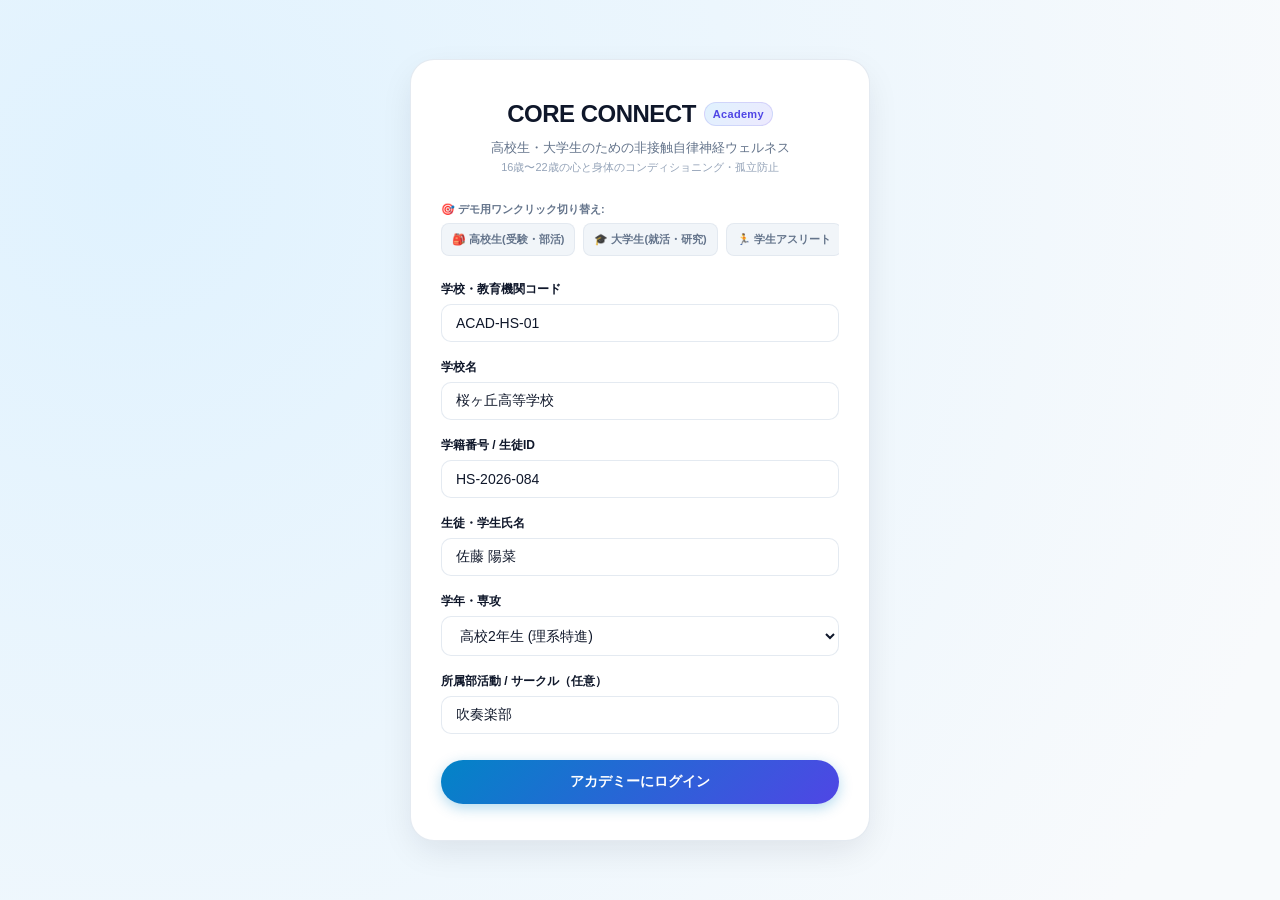
==== index.html @ 36966a40 "Add files via upload" ====
<!DOCTYPE html>
<html lang="ja">
<head>
    <meta charset="UTF-8">
    <meta name="viewport" content="width=device-width, initial-scale=1.0, user-scalable=no, viewport-fit=cover">
    <title>CORE CONNECT Academy - ユース自律神経ウェルネス & セルフケア</title>
    <!-- Link to the standard design system -->
    <link rel="stylesheet" href="portal.css">
    <style>
        /* Additional SaaS / Academy Specific Styles */
        .login-container {
            min-height: 100vh;
            display: flex;
            align-items: center;
            justify-content: center;
            padding: 24px 16px;
            background: radial-gradient(circle at 10% 20%, #e0f2fe 0%, #f8fafc 90%);
        }

        .login-card {
            width: 100%;
            max-width: 460px;
            background: #ffffff;
            border: 1px solid var(--border-color);
            box-shadow: 0 12px 35px -5px rgba(15, 23, 42, 0.1);
            border-radius: 24px;
            padding: 36px 30px;
            transition: all 0.2s ease;
        }

        .login-logo {
            text-align: center;
            font-size: 24px;
            font-weight: 800;
            letter-spacing: -0.5px;
            color: var(--text-primary);
            display: flex;
            align-items: center;
            justify-content: center;
            gap: 8px;
            margin-bottom: 6px;
        }

        .login-subtitle {
            text-align: center;
            font-size: 13px;
            color: var(--text-secondary);
            margin-bottom: 24px;
            line-height: 1.5;
        }

        .preset-buttons {
            display: flex;
            gap: 8px;
            margin-bottom: 20px;
            overflow-x: auto;
            padding-bottom: 4px;
        }

        .preset-btn {
            flex: 1;
            padding: 8px 10px;
            background: #f1f5f9;
            border: 1px solid var(--border-color);
            border-radius: 8px;
            font-size: 11px;
            font-weight: 600;
            color: var(--text-secondary);
            cursor: pointer;
            text-align: center;
            transition: all 0.15s ease;
            white-space: nowrap;
        }

        .preset-btn:hover {
            background: #e2e8f0;
            color: var(--text-primary);
            border-color: var(--accent-sky);
        }

        .login-btn {
            width: 100%;
            background: linear-gradient(135deg, #0284c7 0%, #4f46e5 100%);
            border: none;
            border-radius: 9999px;
            padding: 13px;
            color: #ffffff;
            font-weight: 700;
            font-size: 14px;
            cursor: pointer;
            transition: all 0.2s ease;
            margin-top: 10px;
            box-shadow: 0 4px 14px rgba(2, 132, 199, 0.3);
        }

        .login-btn:hover {
            opacity: 0.95;
            transform: translateY(-1px);
            box-shadow: 0 6px 18px rgba(2, 132, 199, 0.4);
        }

        /* Academy Header Info */
        .academy-header-info {
            font-size: 12px;
            color: var(--text-secondary);
            background: #f1f5f9;
            border: 1px solid var(--border-color);
            padding: 6px 14px;
            border-radius: 9999px;
            display: inline-flex;
            align-items: center;
            gap: 8px;
        }

        .student-badge {
            background: #e0f2fe;
            color: var(--accent-blue);
            font-weight: 700;
            padding: 2px 8px;
            border-radius: 4px;
            font-size: 11px;
        }

        /* Analytics Chart Container */
        .analytics-chart-container {
            height: 180px;
            margin-top: 18px;
            position: relative;
            display: flex;
            align-items: flex-end;
            gap: 12px;
            padding: 10px 10px 0;
            border-bottom: 1px dashed var(--border-color);
            box-sizing: border-box;
        }

        .trend-point {
            flex: 1;
            display: flex;
            flex-direction: column;
            align-items: center;
            gap: 8px;
            height: 100%;
            justify-content: flex-end;
        }

        .trend-bar {
            width: 24px;
            border-radius: 6px 6px 0 0;
            transition: height 0.5s cubic-bezier(0.4, 0, 0.2, 1);
            position: relative;
            cursor: pointer;
        }

        .trend-bar:hover::after {
            content: attr(data-val);
            position: absolute;
            top: -30px;
            left: 50%;
            transform: translateX(-50%);
            background: #0f172a;
            color: #fff;
            padding: 4px 8px;
            border-radius: 6px;
            font-size: 11px;
            font-weight: 600;
            white-space: nowrap;
            z-index: 10;
            box-shadow: 0 4px 12px rgba(0,0,0,0.2);
        }

        .trend-date {
            font-size: 10px;
            color: var(--text-secondary);
            font-weight: 600;
            white-space: nowrap;
        }

        .empty-chart-state {
            width: 100%;
            height: 100%;
            display: flex;
            flex-direction: column;
            align-items: center;
            justify-content: center;
            color: var(--text-secondary);
            font-size: 12px;
            text-align: center;
            line-height: 1.6;
        }

        /* Condition Summary Grid */
        .condition-grid {
            display: grid;
            grid-template-columns: repeat(auto-fit, minmax(180px, 1fr));
            gap: 16px;
            margin-top: 16px;
        }

        .condition-stat-box {
            background: #f8fafc;
            border: 1px solid var(--border-color);
            border-radius: 12px;
            padding: 14px 16px;
        }

        .condition-stat-label {
            font-size: 11px;
            font-weight: 600;
            color: var(--text-secondary);
            margin-bottom: 4px;
        }

        .condition-stat-val {
            font-size: 22px;
            font-weight: 800;
            color: var(--text-primary);
        }
    </style>
</head>
<body>

    <!-- 1. Academy Student Login Section -->
    <div class="login-container" id="loginSection">
        <div class="login-card">
            <div class="login-logo">
                CORE CONNECT <span class="logo-badge">Academy</span>
            </div>
            <div class="login-subtitle">
                高校生・大学生のための非接触自律神経ウェルネス<br>
                <span style="font-size: 11px; color: var(--text-muted);">16歳〜22歳の心と身体のコンディショニング・孤立防止</span>
            </div>

            <!-- Demo Presets -->
            <div style="font-size: 11px; font-weight: 700; color: var(--text-secondary); margin-bottom: 6px;">
                🎯 デモ用ワンクリック切り替え:
            </div>
            <div class="preset-buttons">
                <button type="button" class="preset-btn" onclick="applyPreset('highschool')">🎒 高校生(受験・部活)</button>
                <button type="button" class="preset-btn" onclick="applyPreset('university')">🎓 大学生(就活・研究)</button>
                <button type="button" class="preset-btn" onclick="applyPreset('athlete')">🏃 学生アスリート</button>
            </div>

            <form id="academyLoginForm" onsubmit="handleAcademyLogin(event)">
                <div class="form-group">
                    <label for="schoolCode">学校・教育機関コード</label>
                    <input type="text" id="schoolCode" class="form-input" required value="ACAD-HS-01" placeholder="例: ACAD-HS-01">
                </div>
                <div class="form-group">
                    <label for="schoolName">学校名</label>
                    <input type="text" id="schoolName" class="form-input" required value="桜ヶ丘高等学校" placeholder="例: 桜ヶ丘高等学校">
                </div>
                <div class="form-group">
                    <label for="studentId">学籍番号 / 生徒ID</label>
                    <input type="text" id="studentId" class="form-input" required value="HS-2026-084" placeholder="例: HS-2026-084">
                </div>
                <div class="form-group">
                    <label for="studentName">生徒・学生氏名</label>
                    <input type="text" id="studentName" class="form-input" required value="佐藤 陽菜" placeholder="例: 佐藤 陽菜">
                </div>
                <div class="form-group">
                    <label for="studentGrade">学年・専攻</label>
                    <select id="studentGrade" class="form-input" required>
                        <option value="高校1年生">高校1年生</option>
                        <option value="高校2年生 (理系特進)" selected>高校2年生 (理系特進)</option>
                        <option value="高校3年生 (大学受験生)">高校3年生 (大学受験生)</option>
                        <option value="大学1年生">大学1年生 (新生活)</option>
                        <option value="大学2年生">大学2年生</option>
                        <option value="大学3年生 (就活準備)">大学3年生 (就活準備)</option>
                        <option value="大学4年生 / 院生">大学4年生 / 院生 (卒論・研究)</option>
                    </select>
                </div>
                <div class="form-group">
                    <label for="studentClub">所属部活動 / サークル（任意）</label>
                    <input type="text" id="studentClub" class="form-input" value="吹奏楽部" placeholder="例: 陸上部, サッカー部, 軽音サークル, なし">
                </div>
                <button type="submit" class="login-btn">アカデミーにログイン</button>
            </form>
        </div>
    </div>

    <!-- 2. Academy Main Dashboard -->
    <div id="portalSection" style="display: none;">
        <!-- Header -->
        <header>
            <div class="logo">
                CORE CONNECT <span class="logo-badge">Academy</span>
            </div>
            <div style="display: flex; align-items: center; gap: 14px;">
                <div class="academy-header-info">
                    <span class="student-badge" id="displaySchool">桜ヶ丘高等学校</span>
                    <span class="student-badge" id="displayDept" style="background:#ede9fe; color:var(--accent-indigo);">高校2年生</span>
                    <span id="displayName" style="font-weight: 700; color: var(--text-primary);">佐藤 陽菜 さん</span>
                    <span style="color: var(--border-color);">|</span>
                    <span id="displayStudentId" style="font-family: monospace; color: var(--text-muted);">HS-2026-084</span>
                </div>
                <button class="btn btn-secondary" style="padding: 6px 14px; font-size: 11px;" onclick="handleAcademyLogout()">ログアウト</button>
            </div>
        </header>

        <!-- Main Workspace -->
        <div class="main-container">
            <!-- Left Panel -->
            <div class="workspace-panel">
                
                <!-- Medical Advisor Card (久保 肇 医師) -->
                <div class="glass-card" style="display: flex; gap: 16px; align-items: center; border-left: 4px solid var(--accent-blue);">
                    <div style="width: 52px; height: 52px; border-radius: 50%; background: #e0f2fe; border: 1.5px solid #38bdf8; color: var(--accent-blue); font-size: 15px; font-weight: 800; display: flex; align-items: center; justify-content: center; flex-shrink: 0;">
                        MD
                    </div>
                    <div>
                        <div style="font-size: 10px; color: var(--accent-blue); font-weight: 800; letter-spacing: 0.8px; text-transform: uppercase;">MEDICAL ADVISOR & SUPERVISOR</div>
                        <div style="font-size: 14px; font-weight: 700; color: var(--text-primary); margin-top: 2px;">顧問・医学監修：久保 肇 医師（医学博士）</div>
                        <div style="font-size: 11.5px; color: var(--text-secondary); line-height: 1.5; margin-top: 3px;">
                            京都大学医学部卒、元京都大学助教授、文科省学術調査官を歴任。「自律神経活動のゆらぎ（HRV）は、多感な思春期・青年期のメンタル負荷や起立性調節の乱れを検知する国際的指標です。毎朝30秒の非接触スキャンを行い、自分自身の最適な心身バランスを見出しましょう。」
                        </div>
                    </div>
                </div>

                <!-- 30-Second rPPG Scan CTA Card -->
                <div class="glass-card" style="background: linear-gradient(135deg, #0284c7 0%, #3b82f6 50%, #6366f1 100%); color: #ffffff; padding: 28px 32px; border: none; box-shadow: 0 10px 25px rgba(2, 132, 199, 0.25);">
                    <div style="display: flex; align-items: center; justify-content: space-between; gap: 24px; flex-wrap: wrap;">
                        <div style="flex: 1; min-width: 260px;">
                            <div style="display: flex; align-items: center; gap: 8px; margin-bottom: 8px;">
                                <span style="background: rgba(255,255,255,0.2); backdrop-filter: blur(8px); font-size: 10px; padding: 3px 10px; border-radius: 9999px; font-weight: 700; letter-spacing: 0.5px;">非接触 rPPG スキャナー</span>
                                <span style="font-size: 11px; opacity: 0.9;">AIカメラ測定</span>
                            </div>
                            <h2 style="font-size: 20px; font-weight: 800; line-height: 1.3; margin-bottom: 8px;">
                                30秒でお顔から自律神経ストレスをチェック
                            </h2>
                            <p style="font-size: 12.5px; opacity: 0.9; line-height: 1.6; margin: 0;">
                                お顔の血流の微細な輝度変化から心拍変動（RMSSD）を測定。朝の覚醒度、テスト・面接前の緊張度、部活のリカバリー状態を瞬時に解析します。
                            </p>
                        </div>
                        <div>
                            <button class="btn btn-pill" onclick="location.href='face_analyzer.html'" style="background: #ffffff; color: #0f172a; font-size: 14px; font-weight: 700; padding: 14px 32px; box-shadow: 0 4px 15px rgba(0,0,0,0.15); display: flex; align-items: center; gap: 8px; cursor: pointer; border: none;">
                                <span>30秒測定をスタート</span>
                                <svg width="16" height="16" viewBox="0 0 24 24" fill="none" stroke="currentColor" stroke-width="2.5" stroke-linecap="round" stroke-linejoin="round"><polyline points="9 18 15 12 9 6"></polyline></svg>
                            </button>
                        </div>
                    </div>
                </div>

                <!-- Latest Condition & Insights Card -->
                <div class="glass-card">
                    <div style="display: flex; justify-content: space-between; align-items: center; margin-bottom: 12px;">
                        <div class="panel-title">
                            <span>🌿 本日のコンディション状態</span>
                        </div>
                        <span id="latestConditionBadge" class="badge badge-green">良好</span>
                    </div>

                    <div id="conditionAdviceText" style="font-size: 13px; color: var(--text-secondary); background: #f8fafc; border-left: 3px solid var(--accent-green); padding: 12px 14px; border-radius: 8px; margin-bottom: 16px; line-height: 1.5;">
                        ✨ <strong>自律神経バランスは絶好調です！</strong> 副交感神経がしっかり働き、回復力と集中力が高まっています。
                    </div>

                    <div class="condition-grid">
                        <div class="condition-stat-box">
                            <div class="condition-stat-label">自律神経スコア (RMSSD)</div>
                            <div class="condition-stat-val" id="latestHrvScore" style="color: var(--accent-blue);">58 ms</div>
                            <div style="font-size: 10px; color: var(--text-muted); margin-top: 2px;">青年期平均: 45〜65ms</div>
                        </div>
                        <div class="condition-stat-box">
                            <div class="condition-stat-label">推定安静時心拍数</div>
                            <div class="condition-stat-val" id="latestHrVal">66 bpm</div>
                            <div style="font-size: 10px; color: var(--text-muted); margin-top: 2px;">安定ゾーン (60-80)</div>
                        </div>
                        <div class="condition-stat-box">
                            <div class="condition-stat-label">朝の覚醒スイッチ度</div>
                            <div class="condition-stat-val" style="color: var(--accent-indigo);">92%</div>
                            <div style="font-size: 10px; color: var(--text-muted); margin-top: 2px;">スムーズな切り替え</div>
                        </div>
                        <div class="condition-stat-box">
                            <div class="condition-stat-label">おすすめアクション</div>
                            <div style="font-size: 13px; font-weight: 700; color: var(--text-primary); margin-top: 6px;">
                                🎯 難問への挑戦・実力発揮
                            </div>
                        </div>
                    </div>
                </div>

                <!-- Personal HRV Trend History Chart -->
                <div class="glass-card">
                    <div style="display: flex; justify-content: space-between; align-items: center;">
                        <div class="panel-title">
                            <span>📈 自律神経トレンド履歴 (RMSSD推移)</span>
                        </div>
                        <span style="font-size: 11px; color: var(--text-muted);">直近の測定推移</span>
                    </div>

                    <div class="analytics-chart-container" id="hrvChart">
                        <!-- Populated dynamically via JS -->
                    </div>
                    <div style="display: flex; justify-content: center; gap: 20px; margin-top: 14px; font-size: 11px; color: var(--text-secondary);">
                        <span style="display: flex; align-items: center; gap: 6px;"><span style="width: 10px; height: 10px; border-radius: 2px; background: #34d399;"></span> 良好・充実 (55ms以上)</span>
                        <span style="display: flex; align-items: center; gap: 6px;"><span style="width: 10px; height: 10px; border-radius: 2px; background: var(--accent-blue);"></span> 通常バランス (40-54ms)</span>
                        <span style="display: flex; align-items: center; gap: 6px;"><span style="width: 10px; height: 10px; border-radius: 2px; background: var(--accent-orange);"></span> 要休息・過緊張 (39ms以下)</span>
                    </div>
                </div>

                <!-- HRV Scientific Evidence & Medical Explanation Card -->
                <div class="glass-card" style="padding: 20px;">
                    <div style="display: flex; justify-content: space-between; align-items: center; margin-bottom: 8px;">
                        <div class="panel-title" style="font-size: 14px; margin: 0;">
                            <span>📚 HRV（心拍変動）の医学的根拠と判定基準</span>
                        </div>
                        <button type="button" class="btn btn-secondary" onclick="openLogicModal()" style="padding: 4px 12px; font-size: 11px; border-radius: 9999px; border: 1px solid var(--accent-blue); color: var(--accent-blue); background: #f0f9ff; cursor: pointer; display: flex; align-items: center; gap: 4px;">
                            <span>ℹ️ 算出ロジック解説 (POPUP)</span>
                        </button>
                    </div>
                    <div style="font-size: 12px; color: var(--text-secondary); line-height: 1.6; margin-bottom: 12px;">
                        <strong>【なぜ心拍は一定ではなく揺らぐのか？】</strong><br>
                        健康な心臓の拍動リズムはメトロノームのように均一ではなく、呼吸や自律神経（交感神経・副交感神経）の働きによって一拍ごとにミリ秒単位で微細に変化しています。ストレスや疲労が溜まると拍動間隔が硬直化（HRV低下）し、リラックス・回復期には豊かに変化（HRV上昇）します。
                    </div>

                    <div style="background: #f8fafc; border: 1px solid var(--border-color); border-radius: 10px; padding: 12px; font-size: 11.5px;">
                        <div style="font-weight: 700; color: var(--text-primary); margin-bottom: 6px;">📊 青年期（16〜22歳）のRMSSD評価基準（久保医師監修）</div>
                        <div style="display: flex; justify-content: space-between; margin-bottom: 3px;">
                            <span>🟢 <strong>55 ms 以上</strong>: 副交感神経優位・高回復（試験・試合での実力発揮モード）</span>
                            <span class="badge badge-green">絶好調</span>
                        </div>
                        <div style="display: flex; justify-content: space-between; margin-bottom: 3px;">
                            <span>🔵 <strong>40 〜 54 ms</strong>: 通常バランス（青年期の標準的安定ゾーン）</span>
                            <span class="badge badge-blue">通常</span>
                        </div>
                        <div style="display: flex; justify-content: space-between; margin-bottom: 3px;">
                            <span>🟡 <strong>30 〜 39 ms</strong>: 交感神経優位・やや緊張疲労（軽度ストレス）</span>
                            <span class="badge badge-orange">注意</span>
                        </div>
                        <div style="display: flex; justify-content: space-between;">
                            <span>🔴 <strong>30 ms 未満</strong>: ストレス過多・自律神経機能低下の兆候</span>
                            <span class="badge badge-pink">要休養</span>
                        </div>
                    </div>
                </div>

                <!-- Youth Self-Care Articles & Columns -->
                <div style="margin-top: 10px;">
                    <div style="display: flex; justify-content: space-between; align-items: center; margin-bottom: 12px;">
                        <div style="font-size: 16px; font-weight: 800; color: var(--text-primary); display: flex; align-items: center; gap: 8px;">
                            <span>💡 ユース・セルフケアガイド＆実践コラム</span>
                        </div>
                    </div>

                    <!-- Category Tabs -->
                    <div class="tab-container">
                        <button class="tab-btn active" data-tab="study">集中・受験・就活</button>
                        <button class="tab-btn" data-tab="sleep">起立性調節障害・睡眠</button>
                        <button class="tab-btn" data-tab="sports">部活動・アスリート</button>
                        <button class="tab-btn" data-tab="mental">SNS疲れ・孤立防止SOS</button>
                    </div>

                    <!-- Article Grid -->
                    <div class="feed-grid" id="articleGrid">
                        <!-- Populated dynamically via JS -->
                    </div>
                </div>

            </div>

            <!-- Right Panel -->
            <div class="control-panel">
                
                <!-- Campus Counseling & SOS Card -->
                <div class="glass-card" style="border: 1px solid rgba(79, 70, 229, 0.2); background: linear-gradient(180deg, #ffffff 0%, #f5f3ff 100%);">
                    <div style="display: flex; align-items: center; gap: 8px; margin-bottom: 10px;">
                        <span style="font-size: 18px;">🤝</span>
                        <div class="panel-title" style="color: var(--accent-indigo);">キャンパス相談室・保健室</div>
                    </div>
                    <div style="font-size: 12.5px; color: var(--text-secondary); line-height: 1.6; margin-bottom: 16px;">
                        「最近眠れない」「誰にも言えない不安がある」「勉強や進路で息が詰まる」など、些細なことでもお気軽にご相談ください。
                    </div>
                    <button class="btn btn-primary" onclick="openConsultModal()" style="width: 100%; border-radius: 9999px; background: linear-gradient(135deg, #4f46e5 0%, #7c3aed 100%); font-size: 12px; padding: 11px;">
                        💬 相談室・カウンセラーに予約・相談
                    </button>
                </div>

                <!-- 10-Second Quick Breathing Guide Button -->
                <div class="glass-card" style="padding: 20px;">
                    <div class="panel-title" style="margin-bottom: 8px;">
                        <span>🫁 1分間リセット呼吸ガイド</span>
                    </div>
                    <div style="font-size: 12px; color: var(--text-secondary); line-height: 1.5; margin-bottom: 14px;">
                        試験前や面接直前に。画面の指示に合わせて呼吸を整え、過緊張をほぐします。
                    </div>
                    <button class="btn btn-secondary" onclick="location.href='face_analyzer.html#breathing'" style="width: 100%; font-size: 12px; border-radius: 9999px;">
                        ▶ 呼吸トレーニングを起動
                    </button>
                </div>

                <!-- Strict Privacy Card -->
                <div class="glass-card" style="padding: 20px;">
                    <div class="panel-title" style="margin-bottom: 8px; font-size: 13px;">
                        <span>🛡️ 完全プライバシー保護ポリシー</span>
                    </div>
                    <div style="font-size: 11.5px; color: var(--text-secondary); line-height: 1.6;">
                        本システムで測定された個人の生体データ（心拍数・HRV・ストレス値）は端末内で暗号化処理され、<strong>先生や保護者が特定の生徒の数値を無断で閲覧することはシステム上できません</strong>。<br>
                        学校に提供されるのはクラス・学年単位の匿名統計データのみです。
                    </div>
                </div>

                <!-- Admin Link Card -->
                <div class="glass-card" style="padding: 20px;">
                    <div class="panel-title" style="margin-bottom: 8px; font-size: 13px;">
                        <span>🏫 教育関係者・保健室向けポータル</span>
                    </div>
                    <div style="font-size: 11.5px; color: var(--text-secondary); line-height: 1.5; margin-bottom: 12px;">
                        養護教諭・スクールカウンセラー・学年主任の方は、こちらから学年全体の匿名集計ダッシュボードにアクセスできます。
                    </div>
                    <button class="btn btn-secondary" onclick="location.href='admin.html'" style="width: 100%; font-size: 11px; border-radius: 9999px;">
                        🏢 学校管理者ダッシュボード ➔
                    </button>
                </div>

            </div>
        </div>
    </div>

    <!-- Article Detail Modal -->
    <div class="modal-overlay" id="articleModal">
        <div class="modal-content">
            <button class="modal-close" onclick="closeArticleModal()">&times;</button>
            <span class="badge badge-blue" id="modalArticleBadge" style="margin-bottom: 12px;">集中・試験対策</span>
            <h3 id="modalArticleTitle" style="font-size: 18px; font-weight: 800; color: var(--text-primary); margin-bottom: 16px; line-height: 1.4;">記事タイトル</h3>
            <div id="modalArticleBody" style="font-size: 13.5px; color: var(--text-secondary); line-height: 1.7;">
                <!-- Article Content -->
            </div>
            <div style="margin-top: 24px; text-align: center;">
                <button class="btn btn-secondary" onclick="closeArticleModal()" style="border-radius: 9999px; padding: 8px 24px;">閉じる</button>
            </div>
        </div>
    </div>

    <!-- Consultation Request Modal -->
    <div class="modal-overlay" id="consultModal">
        <div class="modal-content">
            <button class="modal-close" onclick="closeConsultModal()">&times;</button>
            <div style="display: flex; align-items: center; gap: 8px; margin-bottom: 12px;">
                <span style="font-size: 20px;">🤝</span>
                <h3 style="font-size: 18px; font-weight: 800; color: var(--text-primary);">キャンパス相談室・予約フォーム</h3>
            </div>
            <p style="font-size: 12.5px; color: var(--text-secondary); margin-bottom: 20px; line-height: 1.5;">
                スクールカウンセラーや養護教諭（保健室の先生）に相談リクエストを送信します。匿名でのメッセージ相談も可能です。
            </p>
            <form onsubmit="submitConsultRequest(event)">
                <div class="form-group">
                    <label for="consultType">相談内容のカテゴリ</label>
                    <select id="consultType" class="form-input" required>
                        <option value="勉強・進路・受験の不安">勉強・進路・受験の不安</option>
                        <option value="朝起きられない・身体のだるさ・睡眠">朝起きられない・身体のだるさ・睡眠</option>
                        <option value="友人関係・SNS疲れ・対人ストレス">友人関係・SNS疲れ・対人ストレス</option>
                        <option value="部活動・スポーツのプレッシャー">部活動・スポーツのプレッシャー</option>
                        <option value="なんとなくモヤモヤする（話を聞いてほしい）">なんとなくモヤモヤする（話を聞いてほしい）</option>
                    </select>
                </div>
                <div class="form-group">
                    <label for="consultMemo">相談したいこと・メモ（任意）</label>
                    <textarea id="consultMemo" class="form-input" rows="4" placeholder="例: 最近朝起きるのがしんどくて学校に行きづらいです。少し話を聞いてほしいです。" style="resize: vertical;"></textarea>
                </div>
                <div class="form-group" style="display: flex; align-items: center; gap: 8px; margin-top: 10px;">
                    <input type="checkbox" id="consultAnon" style="width: 16px; height: 16px; cursor: pointer;">
                    <label for="consultAnon" style="margin: 0; font-size: 12px; cursor: pointer; color: var(--text-secondary);">
                        匿名で送信する（名前や学籍番号を伏せて相談）
                    </label>
                </div>
                <div style="display: flex; gap: 12px; margin-top: 24px;">
                    <button type="button" class="btn btn-secondary" onclick="closeConsultModal()" style="flex: 1; border-radius: 9999px;">キャンセル</button>
                    <button type="submit" class="btn btn-primary" style="flex: 2; border-radius: 9999px;">リクエストを送信する</button>
                </div>
            </form>
        </div>
    </div>

    <!-- Logic Explanation Modal (POPUP) -->
    <div class="modal-overlay" id="logicModal">
        <div class="modal-content" style="max-width: 680px; max-height: 85vh; overflow-y: auto; text-align: left;">
            <button class="modal-close" onclick="closeLogicModal()">&times;</button>
            
            <div style="display: flex; align-items: center; gap: 8px; margin-bottom: 6px;">
                <span class="badge badge-blue">国際自律神経学会基準 (ESC/NASPE)</span>
                <span class="badge badge-indigo">久保 肇 医師 監修</span>
            </div>
            
            <h3 style="font-size: 20px; font-weight: 800; color: var(--text-primary); margin-bottom: 6px;">
                🔬 生体パラメータ算出ロジック & 医学的根拠
            </h3>
            <p style="font-size: 12px; color: var(--text-secondary); margin-bottom: 16px;">
                本システムがカメラ映像（rPPG非接触光学センシング）から各指標をどのように測定・算出しているかの科学的アルゴリズム解説です。
            </p>

            <!-- Flow Diagram Box -->
            <div style="background: #f1f5f9; border: 1px solid var(--border-color); border-radius: 12px; padding: 14px; margin-bottom: 18px;">
                <div style="font-size: 11px; font-weight: 800; color: var(--accent-blue); letter-spacing: 0.5px; margin-bottom: 8px;">
                    ⚡ リアルタイム生体計測フロー（カメラ ➔ 数値化）
                </div>
                <div style="display: grid; grid-template-columns: repeat(auto-fit, minmax(130px, 1fr)); gap: 8px; font-size: 11px;">
                    <div style="background:#fff; padding:8px 10px; border-radius:8px; border-left:3px solid var(--accent-blue);">
                        <strong>① ROI追跡</strong><br>額・両頬の毛細血管エリアをFaceMeshでトラッキング
                    </div>
                    <div style="background:#fff; padding:8px 10px; border-radius:8px; border-left:3px solid var(--accent-teal);">
                        <strong>② rPPG脈波抽出</strong><br>Green輝度の微小変動からヘモグロビン吸光度波形を復元
                    </div>
                    <div style="background:#fff; padding:8px 10px; border-radius:8px; border-left:3px solid var(--accent-indigo);">
                        <strong>③ RR間隔抽出</strong><br>拍動の山と山の時間差（ms）をミリ秒単位で時系列化
                    </div>
                    <div style="background:#fff; padding:8px 10px; border-radius:8px; border-left:3px solid var(--accent-purple);">
                        <strong>④ 指数・処方箋</strong><br>統計・周波数FFT・年代モデルから総合判定
                    </div>
                </div>
            </div>

            <!-- Detailed Parameter Breakdown -->
            <div style="display: flex; flex-direction: column; gap: 14px;">
                
                <!-- SDNN -->
                <div style="background: #ffffff; border: 1px solid var(--border-color); border-radius: 12px; padding: 14px;">
                    <div style="display: flex; justify-content: space-between; align-items: center; margin-bottom: 6px;">
                        <span style="font-size: 14px; font-weight: 800; color: var(--accent-indigo);">1. SDNN（拍動間隔の標準偏差）</span>
                        <span class="badge badge-indigo">統計学的指標</span>
                    </div>
                    <div style="font-size: 12px; color: var(--text-secondary); line-height: 1.6;">
                        <strong>【算出方法】</strong> 30秒間に計測された全拍動（NN/RR間隔）の統計的標準偏差を計算：<br>
                        <code style="background:#f8fafc; padding:2px 6px; border-radius:4px; font-family:monospace;">SDNN = √( 1/(N-1) × Σ(RR_i - 平均RR)^2 )</code><br>
                        <strong>【医学的意味】</strong> 自律神経系（交感神経＋副交感神経）全体の総合的な活動量・環境適応力・ストレス耐性を反映します。50ms以上が良好な柔軟性の目安です。
                    </div>
                </div>

                <!-- LF / HF -->
                <div style="background: #ffffff; border: 1px solid var(--border-color); border-radius: 12px; padding: 14px;">
                    <div style="display: flex; justify-content: space-between; align-items: center; margin-bottom: 6px;">
                        <span style="font-size: 14px; font-weight: 800; color: var(--accent-teal);">2. LF / HF 比（自律神経バランス比）</span>
                        <span class="badge badge-teal">周波数解析 (FFT)</span>
                    </div>
                    <div style="font-size: 12px; color: var(--text-secondary); line-height: 1.6;">
                        <strong>【算出方法】</strong> RR間隔データを高速フーリエ変換（FFT）し、周波数成分を分離：<br>
                        ・<strong>LF (0.04〜0.15Hz):</strong> 交感神経＋副交感神経の複合活動（緊張・活動）<br>
                        ・<strong>HF (0.15〜0.40Hz):</strong> 呼吸連動の純粋な副交感神経活動（リラックス・休息）<br>
                        <strong>【医学的意味】</strong> <code style="background:#f8fafc; padding:2px 6px; border-radius:4px; font-family:monospace;">LF/HF 比</code> が <strong>1.0〜2.0</strong> の範囲が理想バランス。2.5以上は過緊張・プレッシャー、0.8未満は深いリラックス状態を示します。
                    </div>
                </div>

                <!-- Autonomic Age -->
                <div style="background: #ffffff; border: 1px solid var(--border-color); border-radius: 12px; padding: 14px;">
                    <div style="display: flex; justify-content: space-between; align-items: center; margin-bottom: 6px;">
                        <span style="font-size: 14px; font-weight: 800; color: var(--accent-purple);">3. 自律神経機能年齢</span>
                        <span class="badge badge-purple">年代別HRV分布モデル</span>
                    </div>
                    <div style="font-size: 12px; color: var(--text-secondary); line-height: 1.6;">
                        <strong>【算出方法】</strong> 加齢とともに心拍変動（RMSSD/SDNN）が自然低下する国際的疫学データと、脈波の立ち上がり速度（血管のしなやかさ）を照合して統計的に推定。<br>
                        <strong>【医学的意味】</strong> 実年齢に対して自律神経の弾力性と若々しさがどれくらい保たれているかを直感的に把握できます。
                    </div>
                </div>

                <!-- Orthostatic Dysregulation Score -->
                <div style="background: #ffffff; border: 1px solid var(--border-color); border-radius: 12px; padding: 14px;">
                    <div style="display: flex; justify-content: space-between; align-items: center; margin-bottom: 6px;">
                        <span style="font-size: 14px; font-weight: 800; color: var(--accent-green);">4. 起立性覚醒スイッチ（OD早期予防指標）</span>
                        <span class="badge badge-green">ユース特化指標</span>
                    </div>
                    <div style="font-size: 12px; color: var(--text-secondary); line-height: 1.6;">
                        <strong>【算出方法】</strong> 心拍数（BPM）とRMSSD（副交感神経トーン）、および顔面末梢毛細血管の脈波振幅（血管収縮度）の連動比率から算出。<br>
                        <strong>【医学的意味】</strong> 青年期に多い「起立性調節障害（朝起きられない・立ちくらみ・頭痛）」の兆候を捉え、スムーズに活動モード（血流維持）へ切り替えられているかをパーセンテージで示します。
                    </div>
                </div>

            </div>

            <!-- Privacy note -->
            <div style="margin-top: 16px; padding: 10px 14px; background: #f8fafc; border-radius: 8px; font-size: 11px; color: var(--text-muted); line-height: 1.5;">
                🛡️ <strong>エッジ処理の保証:</strong> 上記の数学的・生理学的解析処理はすべてお使いのブラウザ内部（JavaScript）でのみ完結しており、生体データや顔映像が外部サーバーへ送信されることは一切ありません。
            </div>

            <div style="margin-top: 18px; text-align: center;">
                <button class="btn btn-secondary" onclick="closeLogicModal()" style="border-radius: 9999px; padding: 8px 32px;">閉じる</button>
            </div>
        </div>
    </div>

    <!-- Script loading -->
    <script src="portal.js"></script>
    <script>
        function openLogicModal() {
            const modal = document.getElementById('logicModal');
            if (modal) modal.classList.add('active');
        }
        function closeLogicModal() {
            const modal = document.getElementById('logicModal');
            if (modal) modal.classList.remove('active');
        }
    </script>
</body>
</html>
---- portal.css ----
/* CORE CONNECT Academy - Portal Design System */

:root {
    --bg-primary: #f8fafc;
    --bg-secondary: #ffffff;
    --bg-card: #ffffff;
    --bg-glass: rgba(255, 255, 255, 0.88);
    --border-color: rgba(226, 232, 240, 0.9);
    --border-subtle: rgba(0, 0, 0, 0.05);

    /* Academy Accent Colors (Young & Academic Modern) */
    --accent-blue: #0284c7;
    --accent-sky: #38bdf8;
    --accent-indigo: #4f46e5;
    --accent-teal: #0d9488;
    --accent-green: #10b981;
    --accent-orange: #f97316;
    --accent-pink: #ec4899;
    --accent-purple: #8b5cf6;
    --accent-red: #ef4444;

    --text-primary: #0f172a;
    --text-secondary: #64748b;
    --text-muted: #94a3b8;

    --font-sans: -apple-system, BlinkMacSystemFont, 'Outfit', 'Noto Sans JP', 'Segoe UI', Roboto, sans-serif;
    --card-shadow: 0 4px 20px -2px rgba(15, 23, 42, 0.05), 0 2px 6px -1px rgba(15, 23, 42, 0.03);
    --card-hover-shadow: 0 10px 25px -3px rgba(15, 23, 42, 0.08), 0 4px 10px -2px rgba(15, 23, 42, 0.04);
}

* {
    box-sizing: border-box;
    margin: 0;
    padding: 0;
}

html, body {
    width: 100%;
    min-height: 100vh;
    font-family: var(--font-sans);
    background-color: var(--bg-primary);
    color: var(--text-primary);
    line-height: 1.5;
    -webkit-font-smoothing: antialiased;
}

/* Header Styles */
header {
    background: var(--bg-glass);
    backdrop-filter: blur(20px);
    -webkit-backdrop-filter: blur(20px);
    border-bottom: 1px solid var(--border-color);
    padding: 14px 28px;
    display: flex;
    justify-content: space-between;
    align-items: center;
    position: sticky;
    top: 0;
    z-index: 100;
}

.logo {
    font-size: 18px;
    font-weight: 800;
    letter-spacing: -0.5px;
    color: var(--text-primary);
    display: flex;
    align-items: center;
    gap: 8px;
}

.logo-badge {
    font-size: 11px;
    font-weight: 700;
    padding: 3px 8px;
    border-radius: 9999px;
    letter-spacing: 0.3px;
    background: linear-gradient(135deg, #e0f2fe 0%, #ede9fe 100%);
    color: var(--accent-indigo);
    border: 1px solid rgba(79, 70, 229, 0.15);
}

/* Layout */
.main-container {
    max-width: 1240px;
    margin: 0 auto;
    padding: 24px 20px 48px;
    display: grid;
    grid-template-columns: 1fr 340px;
    gap: 24px;
}

@media (max-width: 980px) {
    .main-container {
        grid-template-columns: 1fr;
    }
}

.workspace-panel {
    display: flex;
    flex-direction: column;
    gap: 20px;
}

.control-panel {
    display: flex;
    flex-direction: column;
    gap: 20px;
}

/* Cards */
.glass-card {
    background: var(--bg-card);
    border: 1px solid var(--border-color);
    border-radius: 18px;
    box-shadow: var(--card-shadow);
    padding: 24px;
    transition: all 0.2s ease;
}

.glass-card:hover {
    box-shadow: var(--card-hover-shadow);
}

.panel-title {
    font-size: 15px;
    font-weight: 700;
    color: var(--text-primary);
    display: flex;
    align-items: center;
    gap: 8px;
}

/* Buttons */
.btn {
    display: inline-flex;
    align-items: center;
    justify-content: center;
    gap: 8px;
    padding: 10px 20px;
    font-size: 13px;
    font-weight: 600;
    border-radius: 12px;
    cursor: pointer;
    transition: all 0.18s cubic-bezier(0.4, 0, 0.2, 1);
    border: none;
    text-decoration: none;
    white-space: nowrap;
}

.btn-primary {
    background: linear-gradient(135deg, #0284c7 0%, #4f46e5 100%);
    color: #ffffff;
    box-shadow: 0 4px 14px rgba(2, 132, 199, 0.25);
}

.btn-primary:hover {
    opacity: 0.95;
    transform: translateY(-1px);
    box-shadow: 0 6px 18px rgba(2, 132, 199, 0.35);
}

.btn-secondary {
    background: #f1f5f9;
    color: var(--text-primary);
    border: 1px solid var(--border-color);
}

.btn-secondary:hover {
    background: #e2e8f0;
    color: #0f172a;
}

.btn-pill {
    border-radius: 9999px;
}

/* Tags & Badges */
.badge {
    display: inline-flex;
    align-items: center;
    gap: 4px;
    padding: 2px 8px;
    border-radius: 6px;
    font-size: 11px;
    font-weight: 700;
}

.badge-blue { background: #e0f2fe; color: #0369a1; }
.badge-green { background: #dcfce7; color: #15803d; }
.badge-orange { background: #ffedd5; color: #c2410c; }
.badge-purple { background: #f3e8ff; color: #7e22ce; }
.badge-pink { background: #fce7f3; color: #be185d; }

/* Tabs */
.tab-container {
    display: flex;
    gap: 8px;
    border-bottom: 1px solid var(--border-color);
    padding-bottom: 8px;
    overflow-x: auto;
    scrollbar-width: none;
}

.tab-container::-webkit-scrollbar {
    display: none;
}

.tab-btn {
    background: transparent;
    border: none;
    padding: 8px 16px;
    font-size: 13px;
    font-weight: 600;
    color: var(--text-secondary);
    border-radius: 8px;
    cursor: pointer;
    transition: all 0.15s ease;
    white-space: nowrap;
}

.tab-btn:hover {
    background: #f1f5f9;
    color: var(--text-primary);
}

.tab-btn.active {
    background: #0284c7;
    color: #ffffff;
}

/* Feed & Article Cards */
.feed-grid {
    display: grid;
    grid-template-columns: repeat(auto-fill, minmax(280px, 1fr));
    gap: 18px;
    margin-top: 16px;
}

.article-card {
    background: #ffffff;
    border: 1px solid var(--border-color);
    border-radius: 14px;
    padding: 18px;
    display: flex;
    flex-direction: column;
    justify-content: space-between;
    gap: 12px;
    cursor: pointer;
    transition: all 0.2s ease;
}

.article-card:hover {
    transform: translateY(-2px);
    box-shadow: 0 8px 20px rgba(0, 0, 0, 0.06);
    border-color: var(--accent-sky);
}

.article-category {
    font-size: 11px;
    font-weight: 700;
    text-transform: uppercase;
    letter-spacing: 0.5px;
}

.article-title {
    font-size: 14px;
    font-weight: 700;
    color: var(--text-primary);
    line-height: 1.4;
}

.article-desc {
    font-size: 12px;
    color: var(--text-secondary);
    line-height: 1.5;
}

/* Modal */
.modal-overlay {
    position: fixed;
    top: 0;
    left: 0;
    right: 0;
    bottom: 0;
    background: rgba(15, 23, 42, 0.6);
    backdrop-filter: blur(6px);
    -webkit-backdrop-filter: blur(6px);
    display: flex;
    align-items: center;
    justify-content: center;
    z-index: 1000;
    padding: 20px;
    opacity: 0;
    pointer-events: none;
    transition: opacity 0.25s ease;
}

.modal-overlay.active {
    opacity: 1;
    pointer-events: auto;
}

.modal-content {
    background: #ffffff;
    border-radius: 20px;
    width: 100%;
    max-width: 580px;
    max-height: 90vh;
    overflow-y: auto;
    padding: 32px;
    box-shadow: 0 20px 40px rgba(0, 0, 0, 0.2);
    position: relative;
    transform: scale(0.95);
    transition: transform 0.25s ease;
}

.modal-overlay.active .modal-content {
    transform: scale(1);
}

.modal-close {
    position: absolute;
    top: 20px;
    right: 20px;
    background: #f1f5f9;
    border: none;
    width: 32px;
    height: 32px;
    border-radius: 50%;
    cursor: pointer;
    display: flex;
    align-items: center;
    justify-content: center;
    font-size: 18px;
    color: var(--text-secondary);
}

.modal-close:hover {
    background: #e2e8f0;
    color: var(--text-primary);
}

/* Forms */
.form-group {
    margin-bottom: 16px;
}

.form-group label {
    display: block;
    font-size: 12px;
    font-weight: 600;
    color: var(--text-primary);
    margin-bottom: 6px;
}

.form-input {
    width: 100%;
    background: #ffffff;
    border: 1px solid var(--border-color);
    border-radius: 10px;
    padding: 10px 14px;
    color: var(--text-primary);
    font-size: 14px;
    font-family: var(--font-sans);
    transition: all 0.15s ease;
}

.form-input:focus {
    outline: none;
    border-color: var(--accent-blue);
    box-shadow: 0 0 0 3px rgba(2, 132, 199, 0.15);
}
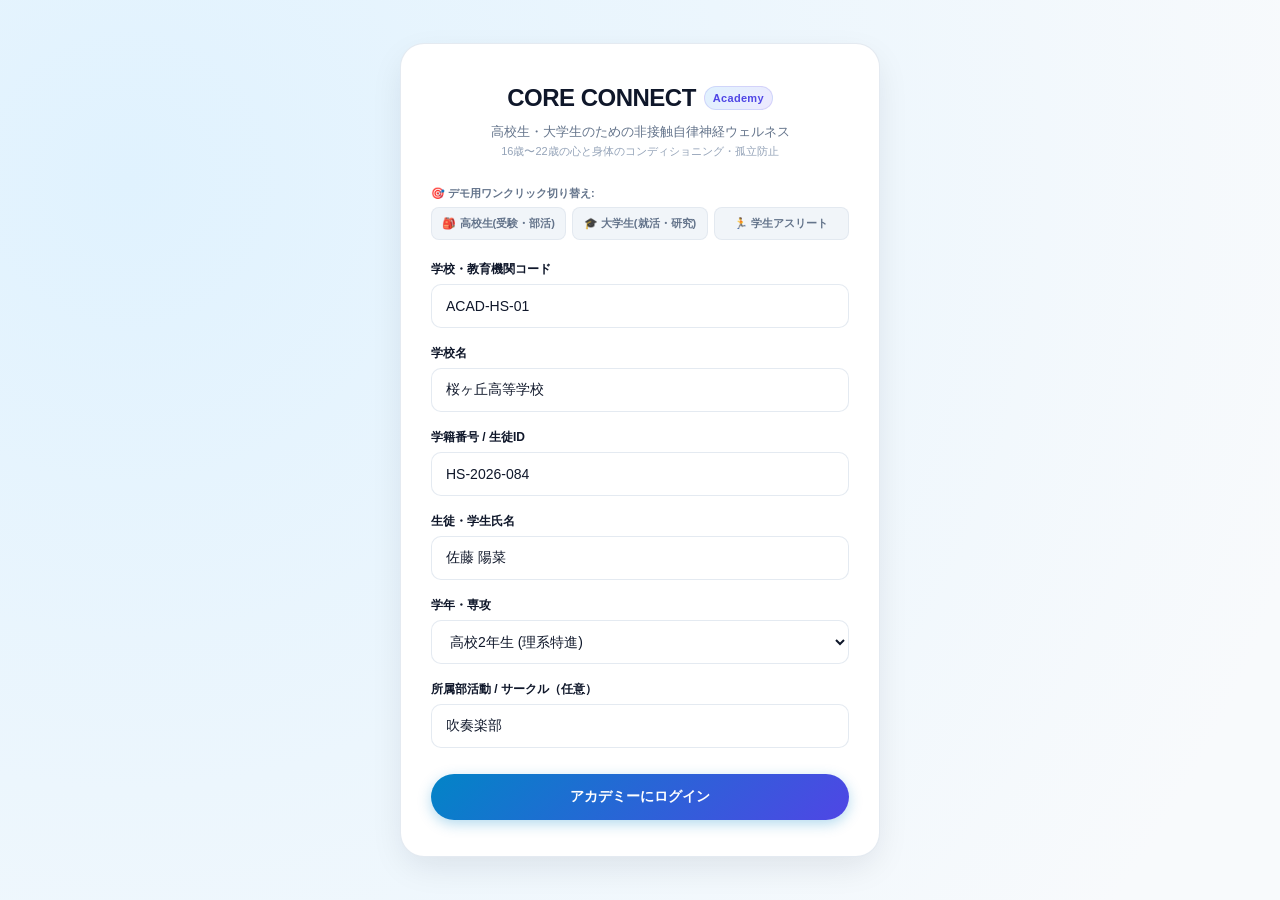
==== commit c2411909: "Add files via upload" ====
--- a/index.html
+++ b/index.html
@@ -10,6 +10,7 @@
         /* Additional SaaS / Academy Specific Styles */
         .login-container {
             min-height: 100vh;
+            width: 100%;
             display: flex;
             align-items: center;
             justify-content: center;
@@ -19,12 +20,13 @@
 
         .login-card {
             width: 100%;
-            max-width: 460px;
+            max-width: 480px;
             background: #ffffff;
             border: 1px solid var(--border-color);
             box-shadow: 0 12px 35px -5px rgba(15, 23, 42, 0.1);
             border-radius: 24px;
             padding: 36px 30px;
+            margin: 0 auto;
             transition: all 0.2s ease;
         }
 
@@ -50,16 +52,14 @@
         }
 
         .preset-buttons {
-            display: flex;
-            gap: 8px;
+            display: grid;
+            grid-template-columns: repeat(3, 1fr);
+            gap: 6px;
             margin-bottom: 20px;
-            overflow-x: auto;
-            padding-bottom: 4px;
         }
 
         .preset-btn {
-            flex: 1;
-            padding: 8px 10px;
+            padding: 8px 6px;
             background: #f1f5f9;
             border: 1px solid var(--border-color);
             border-radius: 8px;
@@ -70,6 +70,8 @@
             text-align: center;
             transition: all 0.15s ease;
             white-space: nowrap;
+            overflow: hidden;
+            text-overflow: ellipsis;
         }
 
         .preset-btn:hover {
@@ -91,6 +93,7 @@
             transition: all 0.2s ease;
             margin-top: 10px;
             box-shadow: 0 4px 14px rgba(2, 132, 199, 0.3);
+            min-height: 46px;
         }
 
         .login-btn:hover {
@@ -110,6 +113,7 @@
             display: inline-flex;
             align-items: center;
             gap: 8px;
+            flex-wrap: wrap;
         }
 
         .student-badge {
@@ -132,10 +136,12 @@
             padding: 10px 10px 0;
             border-bottom: 1px dashed var(--border-color);
             box-sizing: border-box;
+            overflow-x: auto;
         }
 
         .trend-point {
             flex: 1;
+            min-width: 32px;
             display: flex;
             flex-direction: column;
             align-items: center;
@@ -192,8 +198,8 @@
         /* Condition Summary Grid */
         .condition-grid {
             display: grid;
-            grid-template-columns: repeat(auto-fit, minmax(180px, 1fr));
-            gap: 16px;
+            grid-template-columns: repeat(auto-fit, minmax(140px, 1fr));
+            gap: 12px;
             margin-top: 16px;
         }
 
@@ -201,7 +207,7 @@
             background: #f8fafc;
             border: 1px solid var(--border-color);
             border-radius: 12px;
-            padding: 14px 16px;
+            padding: 12px 14px;
         }
 
         .condition-stat-label {
@@ -212,9 +218,63 @@
         }
 
         .condition-stat-val {
-            font-size: 22px;
+            font-size: 20px;
             font-weight: 800;
             color: var(--text-primary);
+        }
+
+        /* Mobile specific overrides for index.html */
+        @media (max-width: 480px) {
+            .login-container {
+                padding: 16px 12px;
+                align-items: flex-start;
+            }
+
+            .login-card {
+                padding: 24px 16px;
+                border-radius: 18px;
+                box-shadow: 0 8px 25px rgba(15, 23, 42, 0.08);
+            }
+
+            .login-logo {
+                font-size: 20px;
+            }
+
+            .login-subtitle {
+                font-size: 12px;
+                margin-bottom: 18px;
+            }
+
+            .preset-buttons {
+                grid-template-columns: 1fr;
+                gap: 6px;
+            }
+
+            .preset-btn {
+                padding: 8px 10px;
+                font-size: 11.5px;
+                text-align: center;
+            }
+
+            .academy-header-info {
+                width: 100%;
+                justify-content: space-between;
+                font-size: 11px;
+                padding: 6px 10px;
+            }
+
+            .condition-grid {
+                grid-template-columns: 1fr 1fr;
+                gap: 8px;
+            }
+
+            .condition-stat-box {
+                padding: 10px;
+            }
+
+            .condition-stat-val {
+                font-size: 18px;
+            }
         }
     </style>
 </head>
@@ -475,17 +535,28 @@
                     </button>
                 </div>
 
-                <!-- 10-Second Quick Breathing Guide Button -->
+                <!-- Instant Action Suite Card (Breathing, Eye Training, Stretch) -->
                 <div class="glass-card" style="padding: 20px;">
                     <div class="panel-title" style="margin-bottom: 8px;">
-                        <span>🫁 1分間リセット呼吸ガイド</span>
-                    </div>
-                    <div style="font-size: 12px; color: var(--text-secondary); line-height: 1.5; margin-bottom: 14px;">
-                        試験前や面接直前に。画面の指示に合わせて呼吸を整え、過緊張をほぐします。
-                    </div>
-                    <button class="btn btn-secondary" onclick="location.href='face_analyzer.html#breathing'" style="width: 100%; font-size: 12px; border-radius: 9999px;">
-                        ▶ 呼吸トレーニングを起動
-                    </button>
+                        <span>⚡ ユース・即効改善アクション</span>
+                    </div>
+                    <div style="font-size: 11.5px; color: var(--text-secondary); line-height: 1.5; margin-bottom: 12px;">
+                        測定スコアやお好みに合わせて、いつでも自律神経と血流をリセットできます。
+                    </div>
+                    <div style="display: flex; flex-direction: column; gap: 8px;">
+                        <button class="btn btn-secondary" onclick="location.href='face_analyzer.html#breathing'" style="width: 100%; font-size: 11.5px; border-radius: 9999px; text-align: left; padding: 8px 14px; display: flex; justify-content: space-between; align-items: center;">
+                            <span>🫁 1分間 4秒ボックス呼吸</span>
+                            <span>▶</span>
+                        </button>
+                        <button class="btn btn-secondary" onclick="location.href='face_analyzer.html#eye'" style="width: 100%; font-size: 11.5px; border-radius: 9999px; text-align: left; padding: 8px 14px; display: flex; justify-content: space-between; align-items: center;">
+                            <span>👀 30秒 アイトレーニング</span>
+                            <span>▶</span>
+                        </button>
+                        <button class="btn btn-secondary" onclick="location.href='face_analyzer.html#stretch'" style="width: 100%; font-size: 11.5px; border-radius: 9999px; text-align: left; padding: 8px 14px; display: flex; justify-content: space-between; align-items: center;">
+                            <span>🧘 1分間 肩甲骨・首肩ストレッチ</span>
+                            <span>▶</span>
+                        </button>
+                    </div>
                 </div>
 
                 <!-- Strict Privacy Card -->
--- a/portal.css
+++ b/portal.css
@@ -4,7 +4,7 @@
     --bg-primary: #f8fafc;
     --bg-secondary: #ffffff;
     --bg-card: #ffffff;
-    --bg-glass: rgba(255, 255, 255, 0.88);
+    --bg-glass: rgba(255, 255, 255, 0.92);
     --border-color: rgba(226, 232, 240, 0.9);
     --border-subtle: rgba(0, 0, 0, 0.05);
 
@@ -32,6 +32,7 @@
     box-sizing: border-box;
     margin: 0;
     padding: 0;
+    -webkit-tap-highlight-color: transparent;
 }
 
 html, body {
@@ -42,6 +43,7 @@
     color: var(--text-primary);
     line-height: 1.5;
     -webkit-font-smoothing: antialiased;
+    overflow-x: hidden;
 }
 
 /* Header Styles */
@@ -50,13 +52,14 @@
     backdrop-filter: blur(20px);
     -webkit-backdrop-filter: blur(20px);
     border-bottom: 1px solid var(--border-color);
-    padding: 14px 28px;
+    padding: 12px 24px;
     display: flex;
     justify-content: space-between;
     align-items: center;
     position: sticky;
     top: 0;
     z-index: 100;
+    width: 100%;
 }
 
 .logo {
@@ -67,6 +70,7 @@
     display: flex;
     align-items: center;
     gap: 8px;
+    white-space: nowrap;
 }
 
 .logo-badge {
@@ -82,6 +86,7 @@
 
 /* Layout */
 .main-container {
+    width: 100%;
     max-width: 1240px;
     margin: 0 auto;
     padding: 24px 20px 48px;
@@ -90,22 +95,18 @@
     gap: 24px;
 }
 
-@media (max-width: 980px) {
-    .main-container {
-        grid-template-columns: 1fr;
-    }
-}
-
 .workspace-panel {
     display: flex;
     flex-direction: column;
     gap: 20px;
+    min-width: 0;
 }
 
 .control-panel {
     display: flex;
     flex-direction: column;
     gap: 20px;
+    min-width: 0;
 }
 
 /* Cards */
@@ -116,6 +117,7 @@
     box-shadow: var(--card-shadow);
     padding: 24px;
     transition: all 0.2s ease;
+    width: 100%;
 }
 
 .glass-card:hover {
@@ -137,7 +139,7 @@
     align-items: center;
     justify-content: center;
     gap: 8px;
-    padding: 10px 20px;
+    padding: 10px 18px;
     font-size: 13px;
     font-weight: 600;
     border-radius: 12px;
@@ -146,6 +148,7 @@
     border: none;
     text-decoration: none;
     white-space: nowrap;
+    min-height: 42px;
 }
 
 .btn-primary {
@@ -180,10 +183,11 @@
     display: inline-flex;
     align-items: center;
     gap: 4px;
-    padding: 2px 8px;
+    padding: 3px 8px;
     border-radius: 6px;
     font-size: 11px;
     font-weight: 700;
+    white-space: nowrap;
 }
 
 .badge-blue { background: #e0f2fe; color: #0369a1; }
@@ -191,6 +195,7 @@
 .badge-orange { background: #ffedd5; color: #c2410c; }
 .badge-purple { background: #f3e8ff; color: #7e22ce; }
 .badge-pink { background: #fce7f3; color: #be185d; }
+.badge-indigo { background: #ede9fe; color: #4338ca; }
 
 /* Tabs */
 .tab-container {
@@ -200,6 +205,7 @@
     padding-bottom: 8px;
     overflow-x: auto;
     scrollbar-width: none;
+    -webkit-overflow-scrolling: touch;
 }
 
 .tab-container::-webkit-scrollbar {
@@ -217,6 +223,7 @@
     cursor: pointer;
     transition: all 0.15s ease;
     white-space: nowrap;
+    flex-shrink: 0;
 }
 
 .tab-btn:hover {
@@ -283,14 +290,14 @@
     left: 0;
     right: 0;
     bottom: 0;
-    background: rgba(15, 23, 42, 0.6);
+    background: rgba(15, 23, 42, 0.65);
     backdrop-filter: blur(6px);
     -webkit-backdrop-filter: blur(6px);
     display: flex;
     align-items: center;
     justify-content: center;
     z-index: 1000;
-    padding: 20px;
+    padding: 16px;
     opacity: 0;
     pointer-events: none;
     transition: opacity 0.25s ease;
@@ -308,7 +315,7 @@
     max-width: 580px;
     max-height: 90vh;
     overflow-y: auto;
-    padding: 32px;
+    padding: 28px;
     box-shadow: 0 20px 40px rgba(0, 0, 0, 0.2);
     position: relative;
     transform: scale(0.95);
@@ -321,8 +328,8 @@
 
 .modal-close {
     position: absolute;
-    top: 20px;
-    right: 20px;
+    top: 16px;
+    right: 16px;
     background: #f1f5f9;
     border: none;
     width: 32px;
@@ -334,6 +341,7 @@
     justify-content: center;
     font-size: 18px;
     color: var(--text-secondary);
+    z-index: 5;
 }
 
 .modal-close:hover {
@@ -359,11 +367,12 @@
     background: #ffffff;
     border: 1px solid var(--border-color);
     border-radius: 10px;
-    padding: 10px 14px;
+    padding: 11px 14px;
     color: var(--text-primary);
     font-size: 14px;
     font-family: var(--font-sans);
     transition: all 0.15s ease;
+    min-height: 44px;
 }
 
 .form-input:focus {
@@ -371,3 +380,77 @@
     border-color: var(--accent-blue);
     box-shadow: 0 0 0 3px rgba(2, 132, 199, 0.15);
 }
+
+/* Table Responsive */
+.table-responsive {
+    width: 100%;
+    overflow-x: auto;
+    -webkit-overflow-scrolling: touch;
+}
+
+/* =========================================================
+   Responsive Breakpoints & Mobile Optimization
+   ========================================================= */
+
+@media (max-width: 980px) {
+    .main-container {
+        grid-template-columns: 1fr;
+        padding: 16px 14px 40px;
+        gap: 18px;
+    }
+
+    .glass-card {
+        padding: 20px;
+    }
+}
+
+@media (max-width: 640px) {
+    header {
+        padding: 10px 14px;
+        flex-direction: column;
+        align-items: flex-start;
+        gap: 10px;
+    }
+
+    .logo {
+        font-size: 16px;
+        width: 100%;
+        justify-content: space-between;
+    }
+
+    .main-container {
+        padding: 12px 10px 32px;
+        gap: 14px;
+    }
+
+    .glass-card {
+        padding: 16px 14px;
+        border-radius: 14px;
+    }
+
+    .feed-grid {
+        grid-template-columns: 1fr;
+        gap: 12px;
+    }
+
+    .modal-content {
+        padding: 22px 16px;
+        border-radius: 16px;
+        max-height: 92vh;
+    }
+
+    .modal-close {
+        top: 12px;
+        right: 12px;
+    }
+
+    .form-input {
+        font-size: 15px; /* Prevent iOS zoom */
+        padding: 10px 12px;
+    }
+
+    .btn {
+        padding: 9px 14px;
+        font-size: 12.5px;
+    }
+}
